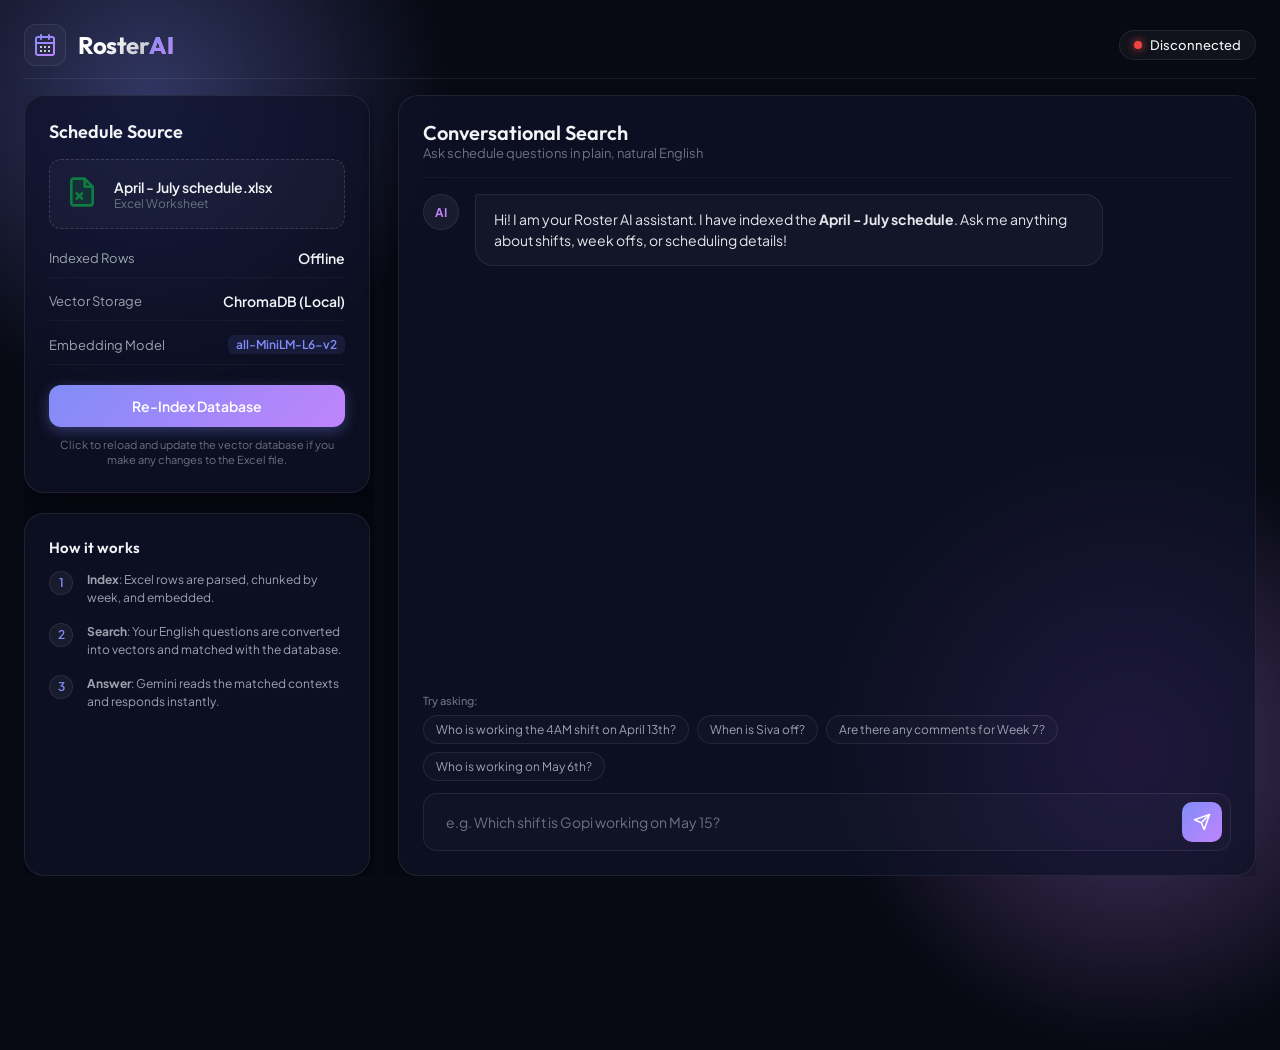
==== static/index.html @ 07646efe "Initial commit for 24/7 deployment" ====
<!DOCTYPE html>
<html lang="en">
<head>
    <meta charset="UTF-8">
    <meta name="viewport" content="width=device-width, initial-scale=1.0">
    <title>Roster AI Assistant - Schedule Intelligence</title>
    <!-- Modern Premium Typography -->
    <link rel="preconnect" href="https://fonts.googleapis.com">
    <link rel="preconnect" href="https://fonts.gstatic.com" crossorigin>
    <link href="https://fonts.googleapis.com/css2?family=Outfit:wght@300;400;500;600;700&family=Plus+Jakarta+Sans:wght@300;400;500;600;700&display=swap" rel="stylesheet">
    <link rel="stylesheet" href="styles.css">
</head>
<body>
    <div class="glow-bg"></div>
    <div class="glow-bg2"></div>

    <div class="app-container">
        <!-- App Header -->
        <header class="app-header">
            <div class="logo-container">
                <div class="logo-icon">
                    <svg width="24" height="24" viewBox="0 0 24 24" fill="none" xmlns="http://www.w3.org/2000/svg">
                        <path d="M19 4H5C3.89 4 3 4.89 3 6V20C3 21.11 3.89 22 5 22H19C20.11 22 21 21.11 21 20V6C21 4.89 20.11 4 19 4Z" stroke="url(#logoGrad)" stroke-width="2" stroke-linecap="round" stroke-linejoin="round"/>
                        <path d="M16 2V6" stroke="url(#logoGrad)" stroke-width="2" stroke-linecap="round" stroke-linejoin="round"/>
                        <path d="M8 2V6" stroke="url(#logoGrad)" stroke-width="2" stroke-linecap="round" stroke-linejoin="round"/>
                        <path d="M3 10H21" stroke="url(#logoGrad)" stroke-width="2" stroke-linecap="round" stroke-linejoin="round"/>
                        <path d="M8 14H8.01" stroke="white" stroke-width="2" stroke-linecap="round" stroke-linejoin="round"/>
                        <path d="M12 14H12.01" stroke="white" stroke-width="2" stroke-linecap="round" stroke-linejoin="round"/>
                        <path d="M16 14H16.01" stroke="white" stroke-width="2" stroke-linecap="round" stroke-linejoin="round"/>
                        <path d="M8 18H8.01" stroke="white" stroke-width="2" stroke-linecap="round" stroke-linejoin="round"/>
                        <path d="M12 18H12.01" stroke="white" stroke-width="2" stroke-linecap="round" stroke-linejoin="round"/>
                        <path d="M16 18H16.01" stroke="white" stroke-width="2" stroke-linecap="round" stroke-linejoin="round"/>
                        <defs>
                            <linearGradient id="logoGrad" x1="3" y1="2" x2="21" y2="22" gradientUnits="userSpaceOnUse">
                                <stop stop-color="#818cf8"/>
                                <stop offset="1" stop-color="#c084fc"/>
                            </linearGradient>
                        </defs>
                    </svg>
                </div>
                <h1>Roster<span>AI</span></h1>
            </div>
            
            <div class="system-badge">
                <div class="badge-dot" id="db-status-dot"></div>
                <span id="db-status-text">Connecting...</span>
            </div>
        </header>

        <!-- Main Workspace -->
        <main class="workspace">
            
            <!-- Left Panel: DB & Files Management -->
            <section class="control-panel">
                <div class="card glassmorphism">
                    <h3>Schedule Source</h3>
                    <div class="source-file-box">
                        <div class="excel-icon">
                            <svg width="32" height="32" viewBox="0 0 24 24" fill="none" xmlns="http://www.w3.org/2000/svg">
                                <path d="M14 2H6C4.89 2 4 2.9 4 4V20C4 21.1 4.89 22 6 22H18C19.11 22 20 21.1 20 20V8L14 2Z" fill="#107c41" fill-opacity="0.2" stroke="#107c41" stroke-width="2" stroke-linejoin="round"/>
                                <path d="M14 2V8H20" stroke="#107c41" stroke-width="2" stroke-linejoin="round"/>
                                <path d="M8 13L12 17M12 13L8 17" stroke="#107c41" stroke-width="2" stroke-linecap="round" stroke-linejoin="round"/>
                            </svg>
                        </div>
                        <div class="file-details">
                            <span class="file-name">April - July schedule.xlsx</span>
                            <span class="file-type">Excel Worksheet</span>
                        </div>
                    </div>

                    <div class="db-stats">
                        <div class="stat-item">
                            <label>Indexed Rows</label>
                            <span id="stat-records">--</span>
                        </div>
                        <div class="stat-item">
                            <label>Vector Storage</label>
                            <span>ChromaDB (Local)</span>
                        </div>
                        <div class="stat-item">
                            <label>Embedding Model</label>
                            <span class="model-badge">all-MiniLM-L6-v2</span>
                        </div>
                    </div>

                    <button id="btn-reindex" class="btn-primary">
                        <span id="btn-text">Re-Index Database</span>
                        <div class="spinner" id="btn-spinner"></div>
                    </button>
                    <p class="help-text">Click to reload and update the vector database if you make any changes to the Excel file.</p>
                </div>

                <div class="card glassmorphism info-card">
                    <h4>How it works</h4>
                    <ul class="steps-list">
                        <li>
                            <div class="step-num">1</div>
                            <div class="step-content"><strong>Index</strong>: Excel rows are parsed, chunked by week, and embedded.</div>
                        </li>
                        <li>
                            <div class="step-num">2</div>
                            <div class="step-content"><strong>Search</strong>: Your English questions are converted into vectors and matched with the database.</div>
                        </li>
                        <li>
                            <div class="step-num">3</div>
                            <div class="step-content"><strong>Answer</strong>: Gemini reads the matched contexts and responds instantly.</div>
                        </li>
                    </ul>
                </div>
            </section>

            <!-- Right Panel: Conversation -->
            <section class="chat-panel card glassmorphism">
                <div class="chat-header">
                    <h2>Conversational Search</h2>
                    <p>Ask schedule questions in plain, natural English</p>
                </div>

                <!-- Chat Feed -->
                <div class="chat-feed" id="chat-feed">
                    <div class="message ai-message">
                        <div class="msg-avatar">AI</div>
                        <div class="msg-bubble">
                            Hi! I am your Roster AI assistant. I have indexed the <strong>April - July schedule</strong>. Ask me anything about shifts, week offs, or scheduling details!
                        </div>
                    </div>
                </div>

                <!-- Query suggestion chips -->
                <div class="suggestions-container">
                    <span class="suggestions-title">Try asking:</span>
                    <div class="suggestions">
                        <button class="chip" onclick="useSuggestion('Who is working on the 4AM shift on April 13th?')">Who is working the 4AM shift on April 13th?</button>
                        <button class="chip" onclick="useSuggestion('When is Siva off?')">When is Siva off?</button>
                        <button class="chip" onclick="useSuggestion('Are there any comments or updates for Week 7?')">Are there any comments for Week 7?</button>
                        <button class="chip" onclick="useSuggestion('Who is working on Wednesday, May 6th?')">Who is working on May 6th?</button>
                    </div>
                </div>

                <!-- Chat Input Form -->
                <form class="chat-input-area" id="chat-form">
                    <input type="text" id="query-input" placeholder="e.g. Which shift is Gopi working on May 15?" required autocomplete="off">
                    <button type="submit" id="btn-send">
                        <svg width="18" height="18" viewBox="0 0 24 24" fill="none" xmlns="http://www.w3.org/2000/svg">
                            <path d="M22 2L11 13" stroke="currentColor" stroke-width="2" stroke-linecap="round" stroke-linejoin="round"/>
                            <path d="M22 2L15 22L11 13L2 9L22 2Z" stroke="currentColor" stroke-width="2" stroke-linecap="round" stroke-linejoin="round"/>
                        </svg>
                    </button>
                </form>
            </section>

        </main>
    </div>

    <!-- Script file -->
    <script>
        const chatFeed = document.getElementById('chat-feed');
        const chatForm = document.getElementById('chat-form');
        const queryInput = document.getElementById('query-input');
        const btnReindex = document.getElementById('btn-reindex');
        const btnSpinner = document.getElementById('btn-spinner');
        const btnText = document.getElementById('btn-text');
        
        // Fetch Database Status on Load
        async function fetchStatus() {
            try {
                const res = await fetch('/api/status');
                const data = await res.json();
                
                if (data.status === 'ready') {
                    document.getElementById('db-status-dot').className = 'badge-dot dot-online';
                    document.getElementById('db-status-text').innerText = 'Database Connected';
                    document.getElementById('stat-records').innerText = data.indexed_records;
                    
                    if (data.indexed_records === 0) {
                        showSystemNotification("Warning: Vector database is empty. Click 'Re-Index Database' to populate it.");
                    }
                } else {
                    document.getElementById('db-status-dot').className = 'badge-dot dot-offline';
                    document.getElementById('db-status-text').innerText = 'Database Error';
                    document.getElementById('stat-records').innerText = 'Error';
                }
            } catch (err) {
                console.error(err);
                document.getElementById('db-status-dot').className = 'badge-dot dot-offline';
                document.getElementById('db-status-text').innerText = 'Disconnected';
                document.getElementById('stat-records').innerText = 'Offline';
            }
        }

        // Add Message to Feed
        function addMessage(sender, content, sources = null) {
            const messageDiv = document.createElement('div');
            messageDiv.className = `message ${sender}-message`;
            
            const avatar = document.createElement('div');
            avatar.className = 'msg-avatar';
            avatar.innerText = sender === 'user' ? 'U' : 'AI';
            
            const bubble = document.createElement('div');
            bubble.className = 'msg-bubble';
            
            // Format linebreaks & bold markdown-ish text
            let formattedContent = content
                .replace(/\n/g, '<br>')
                .replace(/\*\*(.*?)\*\*/g, '<strong>$1</strong>')
                .replace(/\*(.*?)\*/g, '<em>$1</em>');
            
            bubble.innerHTML = formattedContent;
            
            messageDiv.appendChild(avatar);
            messageDiv.appendChild(bubble);
            
            // Add sources if present
            if (sources && sources.length > 0) {
                const sourcesContainer = document.createElement('div');
                sourcesContainer.className = 'sources-container';
                
                const sourcesTitle = document.createElement('div');
                sourcesTitle.className = 'sources-title';
                sourcesTitle.innerText = `Retrieved matching sources (${sources.length}):`;
                sourcesContainer.appendChild(sourcesTitle);
                
                const chipsContainer = document.createElement('div');
                chipsContainer.className = 'sources-chips';
                
                sources.forEach((src, idx) => {
                    const chip = document.createElement('div');
                    chip.className = 'source-chip';
                    chip.innerHTML = `<strong>${src.date}</strong> (${src.day}) - <em>${src.week}</em>`;
                    
                    // Add hover tooltip with the full chunk text
                    const tooltip = document.createElement('div');
                    tooltip.className = 'source-tooltip';
                    tooltip.innerText = src.text;
                    chip.appendChild(tooltip);
                    
                    chipsContainer.appendChild(chip);
                });
                
                sourcesContainer.appendChild(chipsContainer);
                bubble.appendChild(sourcesContainer);
            }
            
            chatFeed.appendChild(messageDiv);
            chatFeed.scrollTop = chatFeed.scrollHeight;
        }

        // Show system warning or message in chat
        function showSystemNotification(text) {
            const notification = document.createElement('div');
            notification.className = 'system-notification';
            notification.innerText = text;
            chatFeed.appendChild(notification);
            chatFeed.scrollTop = chatFeed.scrollHeight;
        }

        // Use Suggestion Chip
        function useSuggestion(text) {
            queryInput.value = text;
            queryInput.focus();
        }

        // Handle Query Submission
        chatForm.addEventListener('submit', async (e) => {
            e.preventDefault();
            const question = queryInput.value.strip ? queryInput.value.strip() : queryInput.value.trim();
            if (!question) return;
            
            // Add user message
            addMessage('user', question);
            queryInput.value = '';
            
            // Add AI Loading Indicator
            const loaderDiv = document.createElement('div');
            loaderDiv.className = 'message ai-message loading-message';
            loaderDiv.id = 'ai-loader';
            loaderDiv.innerHTML = `
                <div class="msg-avatar">AI</div>
                <div class="msg-bubble">
                    <div class="typing-indicator">
                        <span></span>
                        <span></span>
                        <span></span>
                    </div>
                </div>
            `;
            chatFeed.appendChild(loaderDiv);
            chatFeed.scrollTop = chatFeed.scrollHeight;
            
            try {
                const response = await fetch('/api/query', {
                    method: 'POST',
                    headers: {
                        'Content-Type': 'application/json'
                    },
                    body: JSON.stringify({ question })
                });
                
                // Remove loader
                document.getElementById('ai-loader').remove();
                
                if (response.ok) {
                    const data = await response.json();
                    addMessage('ai', data.answer, data.sources);
                } else {
                    const errData = await response.json();
                    addMessage('ai', `Sorry, I encountered an error: ${errData.detail || 'Unknown Server Error'}`);
                }
            } catch (err) {
                console.error(err);
                document.getElementById('ai-loader').remove();
                addMessage('ai', 'Error connecting to the backend. Is the server running?');
            }
        });

        // Handle Reindex Click
        btnReindex.addEventListener('click', async () => {
            btnSpinner.style.display = 'block';
            btnText.innerText = 'Indexing...';
            btnReindex.disabled = true;
            
            try {
                const response = await fetch('/api/reindex', {
                    method: 'POST'
                });
                
                if (response.ok) {
                    const data = await response.json();
                    showSystemNotification(`🎉 Database re-indexed successfully! Loaded ${data.count} entries.`);
                    fetchStatus();
                } else {
                    const errData = await response.json();
                    showSystemNotification(`❌ Ingestion failed: ${errData.detail || 'Unknown Error'}`);
                }
            } catch (err) {
                console.error(err);
                showSystemNotification('❌ Network error: Could not reach backend.');
            } finally {
                btnSpinner.style.display = 'none';
                btnText.innerText = 'Re-Index Database';
                btnReindex.disabled = false;
            }
        });

        // Initialize status polling
        fetchStatus();
        setInterval(fetchStatus, 30000);
    </script>
</body>
</html>
---- static/styles.css ----
/* Core Design Tokens */
:root {
    --bg-dark: #070913;
    --bg-card: rgba(15, 18, 36, 0.75);
    --border-color: rgba(255, 255, 255, 0.08);
    --text-primary: #f3f4f6;
    --text-secondary: #9ca3af;
    --text-muted: #6b7280;
    
    --primary: #818cf8;
    --primary-glow: rgba(129, 140, 248, 0.35);
    --secondary: #c084fc;
    --secondary-glow: rgba(192, 132, 252, 0.35);
    --accent: #22d3ee;
    
    --online: #10b981;
    --offline: #ef4444;
    
    --font-heading: 'Outfit', sans-serif;
    --font-body: 'Plus Jakarta Sans', sans-serif;
    --transition-smooth: all 0.3s cubic-bezier(0.4, 0, 0.2, 1);
}

/* Reset and Base Styles */
* {
    margin: 0;
    padding: 0;
    box-sizing: border-box;
}

body {
    background-color: var(--bg-dark);
    color: var(--text-primary);
    font-family: var(--font-body);
    height: 100vh;
    overflow: hidden;
    position: relative;
}

/* Ambient Background Glows */
.glow-bg {
    position: absolute;
    width: 600px;
    height: 600px;
    background: radial-gradient(circle, var(--primary-glow) 0%, rgba(129, 140, 248, 0) 70%);
    top: -200px;
    left: -150px;
    z-index: -1;
    pointer-events: none;
    animation: pulseGlow 12s infinite alternate;
}

.glow-bg2 {
    position: absolute;
    width: 600px;
    height: 600px;
    background: radial-gradient(circle, var(--secondary-glow) 0%, rgba(192, 132, 252, 0) 70%);
    bottom: -150px;
    right: -150px;
    z-index: -1;
    pointer-events: none;
    animation: pulseGlow 15s infinite alternate-reverse;
}

@keyframes pulseGlow {
    0% { transform: scale(1) translate(0, 0); opacity: 0.8; }
    100% { transform: scale(1.15) translate(30px, 30px); opacity: 0.5; }
}

/* App Container Layout */
.app-container {
    max-width: 1400px;
    margin: 0 auto;
    padding: 24px;
    height: 100vh;
    max-height: 100vh;
    display: flex;
    flex-direction: column;
    overflow: hidden;
}

/* Header */
.app-header {
    display: flex;
    justify-content: space-between;
    align-items: center;
    padding-bottom: 12px;
    border-bottom: 1px solid var(--border-color);
    margin-bottom: 16px;
}

.logo-container {
    display: flex;
    align-items: center;
    gap: 12px;
}

.logo-icon {
    display: flex;
    align-items: center;
    justify-content: center;
    background: rgba(255, 255, 255, 0.03);
    padding: 8px;
    border-radius: 12px;
    border: 1px solid var(--border-color);
}

.logo-container h1 {
    font-family: var(--font-heading);
    font-size: 24px;
    font-weight: 700;
    letter-spacing: -0.5px;
    background: linear-gradient(135deg, #fff 30%, var(--text-secondary) 100%);
    -webkit-background-clip: text;
    -webkit-text-fill-color: transparent;
}

.logo-container h1 span {
    background: linear-gradient(135deg, var(--primary) 0%, var(--secondary) 100%);
    -webkit-background-clip: text;
    -webkit-text-fill-color: transparent;
}

/* Badges */
.system-badge {
    display: flex;
    align-items: center;
    gap: 8px;
    background: rgba(255, 255, 255, 0.04);
    border: 1px solid var(--border-color);
    padding: 6px 14px;
    border-radius: 20px;
    font-size: 13px;
    font-weight: 500;
}

.badge-dot {
    width: 8px;
    height: 8px;
    border-radius: 50%;
}

.dot-online {
    background-color: var(--online);
    box-shadow: 0 0 8px var(--online);
}

.dot-offline {
    background-color: var(--offline);
    box-shadow: 0 0 8px var(--offline);
}

/* Glassmorphism Cards */
.glassmorphism {
    background: var(--bg-card);
    backdrop-filter: blur(16px) saturate(180%);
    -webkit-backdrop-filter: blur(16px) saturate(180%);
    border: 1px solid var(--border-color);
    border-radius: 20px;
    box-shadow: 0 8px 32px 0 rgba(0, 0, 0, 0.37);
}

/* Workspace Layout */
.workspace {
    display: grid;
    grid-template-columns: 350px 1fr;
    gap: 24px;
    flex-grow: 1;
    min-height: 0;
    overflow: hidden;
}

/* Left Panel Style */
.control-panel {
    display: flex;
    flex-direction: column;
    gap: 20px;
    height: 100%;
    overflow-y: auto;
    padding-right: 4px;
}

.control-panel .card {
    padding: 24px;
}

.control-panel h3 {
    font-family: var(--font-heading);
    font-size: 18px;
    font-weight: 600;
    margin-bottom: 16px;
    color: var(--text-primary);
}

/* Source File Box */
.source-file-box {
    display: flex;
    align-items: center;
    gap: 16px;
    background: rgba(255, 255, 255, 0.03);
    border: 1px dashed rgba(255, 255, 255, 0.15);
    padding: 16px;
    border-radius: 12px;
    margin-bottom: 20px;
}

.file-details {
    display: flex;
    flex-direction: column;
}

.file-name {
    font-size: 14px;
    font-weight: 600;
    color: var(--text-primary);
}

.file-type {
    font-size: 12px;
    color: var(--text-muted);
}

/* Database Stats list */
.db-stats {
    display: flex;
    flex-direction: column;
    gap: 14px;
    margin-bottom: 20px;
}

.stat-item {
    display: flex;
    justify-content: space-between;
    align-items: center;
    padding-bottom: 10px;
    border-bottom: 1px solid rgba(255, 255, 255, 0.04);
}

.stat-item label {
    font-size: 13px;
    color: var(--text-secondary);
}

.stat-item span {
    font-size: 14px;
    font-weight: 600;
}

.model-badge {
    background: rgba(129, 140, 248, 0.1);
    color: var(--primary);
    padding: 2px 8px;
    border-radius: 6px;
    font-size: 12px !important;
}

/* Action Buttons */
.btn-primary {
    width: 100%;
    background: linear-gradient(135deg, var(--primary) 0%, var(--secondary) 100%);
    color: #fff;
    border: none;
    padding: 12px;
    border-radius: 12px;
    font-family: var(--font-body);
    font-weight: 600;
    font-size: 14px;
    cursor: pointer;
    transition: var(--transition-smooth);
    display: flex;
    align-items: center;
    justify-content: center;
    gap: 8px;
    box-shadow: 0 4px 14px var(--primary-glow);
}

.btn-primary:hover:not(:disabled) {
    transform: translateY(-2px);
    box-shadow: 0 6px 20px var(--primary-glow);
    filter: brightness(1.1);
}

.btn-primary:active {
    transform: translateY(0);
}

.btn-primary:disabled {
    opacity: 0.6;
    cursor: not-allowed;
}

.help-text {
    font-size: 11px;
    color: var(--text-muted);
    text-align: center;
    margin-top: 10px;
    line-height: 1.4;
}

/* Steps list */
.info-card {
    flex-grow: 1;
}

.info-card h4 {
    font-family: var(--font-heading);
    font-size: 15px;
    font-weight: 600;
    margin-bottom: 14px;
}

.steps-list {
    list-style: none;
    display: flex;
    flex-direction: column;
    gap: 16px;
}

.steps-list li {
    display: flex;
    gap: 14px;
    align-items: flex-start;
}

.step-num {
    background: rgba(255, 255, 255, 0.05);
    border: 1px solid var(--border-color);
    width: 24px;
    height: 24px;
    border-radius: 50%;
    display: flex;
    align-items: center;
    justify-content: center;
    font-size: 12px;
    font-weight: 600;
    color: var(--primary);
    flex-shrink: 0;
}

.step-content {
    font-size: 12px;
    color: var(--text-secondary);
    line-height: 1.5;
}

/* Spinner */
.spinner {
    width: 18px;
    height: 18px;
    border: 2px solid rgba(255, 255, 255, 0.3);
    border-top: 2px solid #fff;
    border-radius: 50%;
    animation: spin 0.8s linear infinite;
    display: none;
}

@keyframes spin {
    0% { transform: rotate(0deg); }
    100% { transform: rotate(360deg); }
}

/* Right Panel: Chat Interface */
.chat-panel {
    display: flex;
    flex-direction: column;
    padding: 24px;
    height: 100%;
    min-height: 0;
}

.chat-header {
    border-bottom: 1px solid rgba(255, 255, 255, 0.04);
    padding-bottom: 16px;
    margin-bottom: 16px;
}

.chat-header h2 {
    font-family: var(--font-heading);
    font-size: 20px;
    font-weight: 600;
}

.chat-header p {
    font-size: 13px;
    color: var(--text-muted);
}

/* Chat Feed */
.chat-feed {
    flex-grow: 1;
    overflow-y: auto;
    padding-right: 8px;
    display: flex;
    flex-direction: column;
    gap: 20px;
    margin-bottom: 16px;
    min-height: 0;
}

/* Scrollbar styling */
.chat-feed::-webkit-scrollbar {
    width: 6px;
}

.chat-feed::-webkit-scrollbar-track {
    background: transparent;
}

.chat-feed::-webkit-scrollbar-thumb {
    background: rgba(255, 255, 255, 0.05);
    border-radius: 10px;
}

.chat-feed::-webkit-scrollbar-thumb:hover {
    background: rgba(255, 255, 255, 0.12);
}

/* Message Bubbles */
.message {
    display: flex;
    gap: 16px;
    align-items: flex-start;
    max-width: 85%;
}

.user-message {
    align-self: flex-end;
    flex-direction: row-reverse;
}

.ai-message {
    align-self: flex-start;
}

.msg-avatar {
    width: 36px;
    height: 36px;
    border-radius: 50%;
    display: flex;
    align-items: center;
    justify-content: center;
    font-size: 12px;
    font-weight: bold;
    flex-shrink: 0;
}

.user-message .msg-avatar {
    background: linear-gradient(135deg, #4f46e5 0%, #06b6d4 100%);
    color: white;
}

.ai-message .msg-avatar {
    background: rgba(255, 255, 255, 0.05);
    border: 1px solid var(--border-color);
    color: var(--secondary);
}

.msg-bubble {
    padding: 14px 18px;
    border-radius: 18px;
    font-size: 14px;
    line-height: 1.5;
}

.user-message .msg-bubble {
    background: rgba(129, 140, 248, 0.15);
    border: 1px solid rgba(129, 140, 248, 0.25);
    border-top-right-radius: 2px;
    color: var(--text-primary);
}

.ai-message .msg-bubble {
    background: rgba(255, 255, 255, 0.03);
    border: 1px solid var(--border-color);
    border-top-left-radius: 2px;
    color: #e5e7eb;
}

/* System notifications */
.system-notification {
    align-self: center;
    background: rgba(255, 255, 255, 0.03);
    border: 1px solid rgba(255, 255, 255, 0.06);
    color: var(--text-secondary);
    padding: 6px 16px;
    border-radius: 20px;
    font-size: 12px;
    max-width: 90%;
    text-align: center;
    margin: 10px 0;
}

/* Typing Loading Indicator */
.typing-indicator {
    display: flex;
    gap: 4px;
    align-items: center;
    height: 15px;
}

.typing-indicator span {
    width: 6px;
    height: 6px;
    background-color: var(--text-secondary);
    border-radius: 50%;
    display: inline-block;
    animation: bounce 1.3s infinite ease-in-out;
}

.typing-indicator span:nth-child(2) {
    animation-delay: 0.15s;
}

.typing-indicator span:nth-child(3) {
    animation-delay: 0.3s;
}

@keyframes bounce {
    0%, 60%, 100% { transform: translateY(0); }
    30% { transform: translateY(-4px); }
}

/* Sources List in Bubble */
.sources-container {
    margin-top: 14px;
    border-top: 1px solid rgba(255, 255, 255, 0.06);
    padding-top: 10px;
}

.sources-title {
    font-size: 11px;
    color: var(--text-muted);
    font-weight: 600;
    text-transform: uppercase;
    letter-spacing: 0.5px;
    margin-bottom: 6px;
}

.sources-chips {
    display: flex;
    flex-wrap: wrap;
    gap: 6px;
}

.source-chip {
    background: rgba(255, 255, 255, 0.04);
    border: 1px solid rgba(255, 255, 255, 0.08);
    border-radius: 6px;
    padding: 4px 8px;
    font-size: 11px;
    color: var(--text-secondary);
    cursor: help;
    position: relative;
    transition: var(--transition-smooth);
}

.source-chip:hover {
    background: rgba(129, 140, 248, 0.08);
    border-color: rgba(129, 140, 248, 0.2);
    color: var(--primary);
}

/* Tooltip on Hover */
.source-tooltip {
    visibility: hidden;
    position: absolute;
    bottom: calc(100% + 8px);
    left: 50%;
    transform: translateX(-50%);
    background: #0f1225;
    border: 1px solid rgba(129, 140, 248, 0.3);
    border-radius: 8px;
    padding: 10px;
    width: 250px;
    font-size: 11px;
    line-height: 1.4;
    color: var(--text-primary);
    text-align: left;
    box-shadow: 0 4px 20px rgba(0,0,0,0.5);
    z-index: 100;
    pointer-events: none;
    white-space: pre-wrap;
    opacity: 0;
    transition: opacity 0.2s ease-in-out, visibility 0.2s ease-in-out;
}

.source-chip:hover .source-tooltip {
    visibility: visible;
    opacity: 1;
}

/* Suggestions Area */
.suggestions-container {
    margin-top: auto;
    padding-bottom: 12px;
}

.suggestions-title {
    font-size: 11px;
    color: var(--text-muted);
    font-weight: 500;
    margin-bottom: 8px;
    display: block;
}

.suggestions {
    display: flex;
    gap: 8px;
    flex-wrap: wrap;
}

.chip {
    background: rgba(255, 255, 255, 0.02);
    border: 1px solid var(--border-color);
    color: var(--text-secondary);
    padding: 6px 12px;
    border-radius: 16px;
    font-size: 12px;
    font-family: var(--font-body);
    cursor: pointer;
    transition: var(--transition-smooth);
}

.chip:hover {
    background: rgba(129, 140, 248, 0.08);
    border-color: rgba(129, 140, 248, 0.3);
    color: var(--text-primary);
    transform: translateY(-1px);
}

/* Form Input Area */
.chat-input-area {
    display: flex;
    gap: 12px;
    background: rgba(255, 255, 255, 0.02);
    border: 1px solid var(--border-color);
    padding: 8px;
    border-radius: 14px;
    align-items: center;
    position: relative;
    transition: var(--transition-smooth);
}

.chat-input-area:focus-within {
    border-color: rgba(129, 140, 248, 0.5);
    box-shadow: 0 0 15px var(--primary-glow);
    background: rgba(255, 255, 255, 0.04);
}

.chat-input-area input {
    flex-grow: 1;
    background: transparent;
    border: none;
    outline: none;
    color: var(--text-primary);
    font-family: var(--font-body);
    font-size: 14px;
    padding: 10px 14px;
}

.chat-input-area input::placeholder {
    color: var(--text-muted);
}

#btn-send {
    background: linear-gradient(135deg, var(--primary) 0%, var(--secondary) 100%);
    border: none;
    color: #fff;
    width: 40px;
    height: 40px;
    border-radius: 10px;
    display: flex;
    align-items: center;
    justify-content: center;
    cursor: pointer;
    transition: var(--transition-smooth);
}

#btn-send:hover {
    transform: scale(1.05);
    filter: brightness(1.1);
    box-shadow: 0 0 10px var(--primary-glow);
}

#btn-send:active {
    transform: scale(0.95);
}

/* Responsive adjustments */
@media (max-width: 900px) {
    .workspace {
        grid-template-columns: 1fr;
        height: auto;
        overflow: visible;
    }
    
    .chat-panel {
        height: 600px;
    }
}
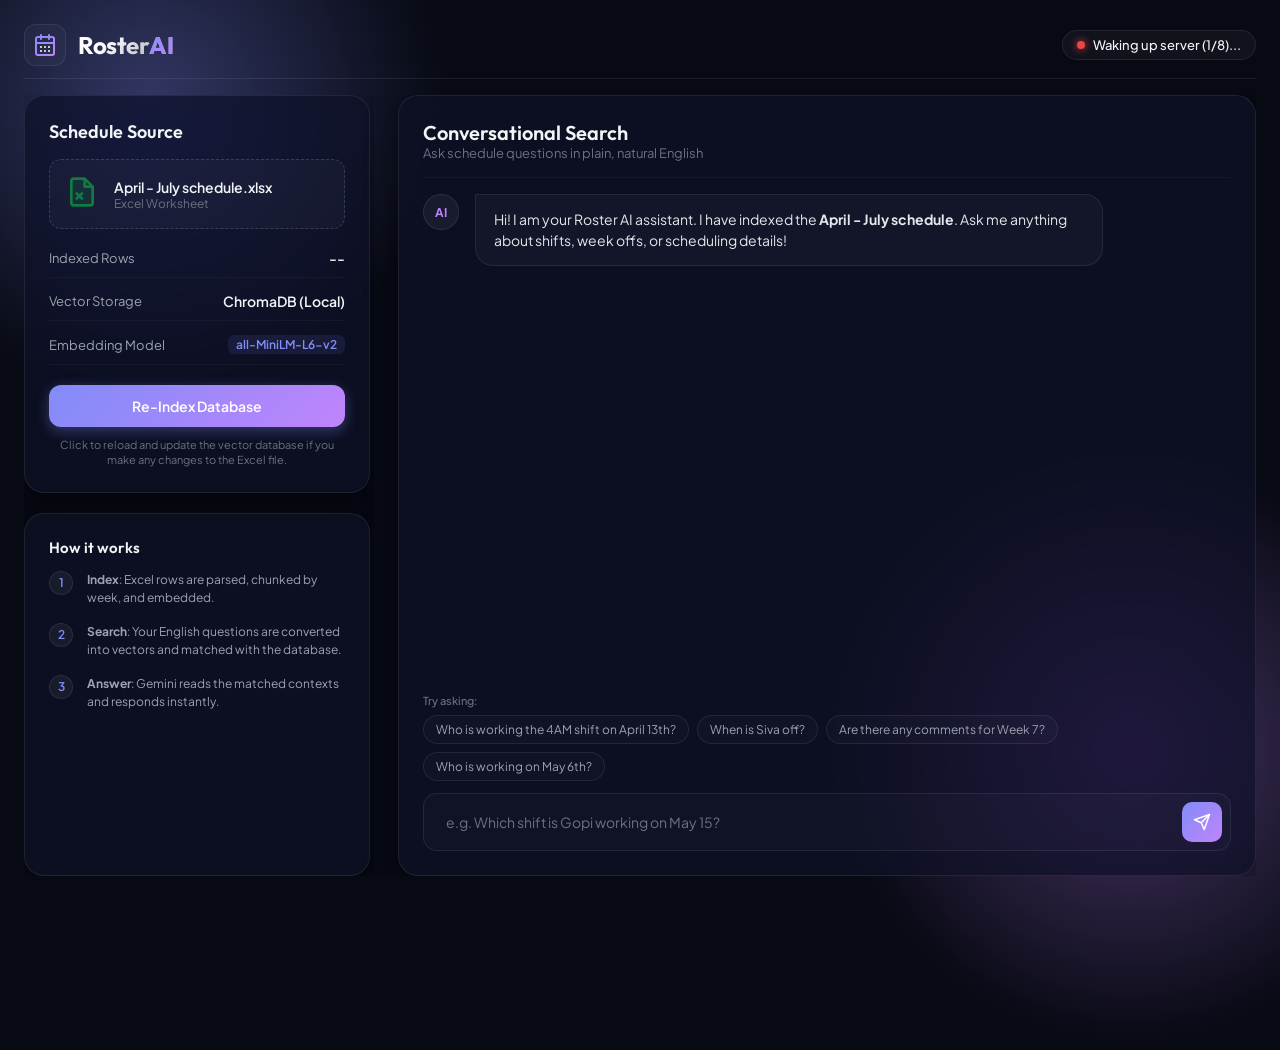
==== commit 8c887495: "Add auto-retry wake-up status handler for Render free tier" ====
--- a/static/index.html
+++ b/static/index.html
@@ -161,10 +161,11 @@
         const btnSpinner = document.getElementById('btn-spinner');
         const btnText = document.getElementById('btn-text');
         
-        // Fetch Database Status on Load
-        async function fetchStatus() {
+        // Fetch Database Status on Load with auto-retry for free tier wake-ups
+        async function fetchStatus(retryCount = 0) {
             try {
                 const res = await fetch('/api/status');
+                if (!res.ok) throw new Error("HTTP error " + res.status);
                 const data = await res.json();
                 
                 if (data.status === 'ready') {
@@ -182,9 +183,15 @@
                 }
             } catch (err) {
                 console.error(err);
-                document.getElementById('db-status-dot').className = 'badge-dot dot-offline';
-                document.getElementById('db-status-text').innerText = 'Disconnected';
-                document.getElementById('stat-records').innerText = 'Offline';
+                if (retryCount < 8) {
+                    document.getElementById('db-status-dot').className = 'badge-dot dot-offline';
+                    document.getElementById('db-status-text').innerText = `Waking up server (${retryCount + 1}/8)...`;
+                    setTimeout(() => fetchStatus(retryCount + 1), 4000);
+                } else {
+                    document.getElementById('db-status-dot').className = 'badge-dot dot-offline';
+                    document.getElementById('db-status-text').innerText = 'Disconnected';
+                    document.getElementById('stat-records').innerText = 'Offline';
+                }
             }
         }
 
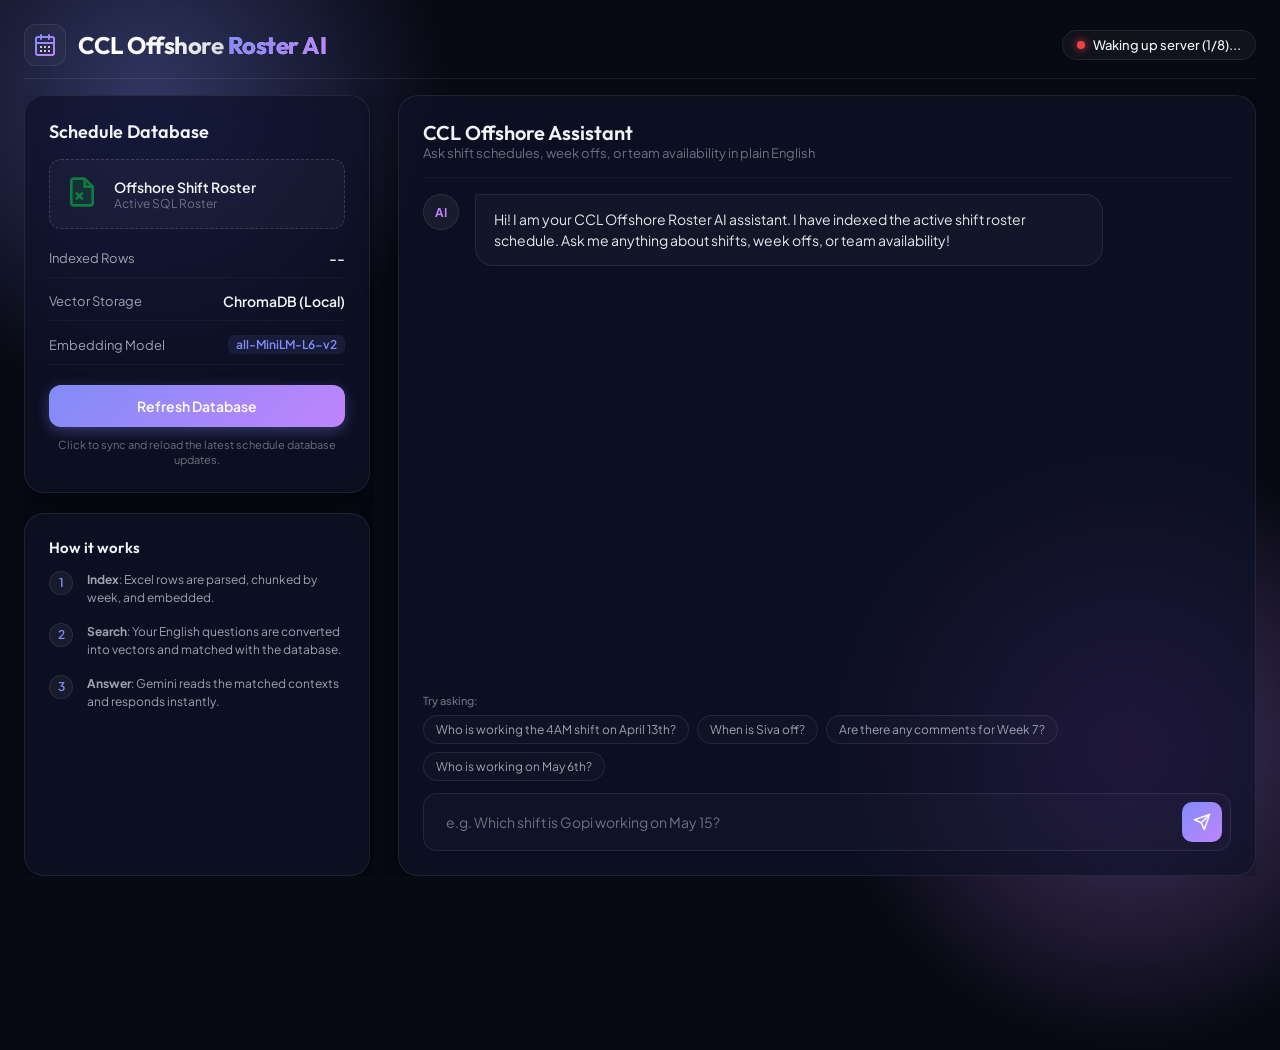
==== commit c5370881: "Update UI/UX branding to CCL Offshore Roster AI and refresh labels" ====
--- a/static/index.html
+++ b/static/index.html
@@ -3,7 +3,7 @@
 <head>
     <meta charset="UTF-8">
     <meta name="viewport" content="width=device-width, initial-scale=1.0">
-    <title>Roster AI Assistant - Schedule Intelligence</title>
+    <title>CCL Offshore Roster AI - Schedule Intelligence</title>
     <!-- Modern Premium Typography -->
     <link rel="preconnect" href="https://fonts.googleapis.com">
     <link rel="preconnect" href="https://fonts.gstatic.com" crossorigin>
@@ -38,7 +38,7 @@
                         </defs>
                     </svg>
                 </div>
-                <h1>Roster<span>AI</span></h1>
+                <h1>CCL Offshore <span>Roster AI</span></h1>
             </div>
             
             <div class="system-badge">
@@ -53,7 +53,7 @@
             <!-- Left Panel: DB & Files Management -->
             <section class="control-panel">
                 <div class="card glassmorphism">
-                    <h3>Schedule Source</h3>
+                    <h3>Schedule Database</h3>
                     <div class="source-file-box">
                         <div class="excel-icon">
                             <svg width="32" height="32" viewBox="0 0 24 24" fill="none" xmlns="http://www.w3.org/2000/svg">
@@ -63,8 +63,8 @@
                             </svg>
                         </div>
                         <div class="file-details">
-                            <span class="file-name">April - July schedule.xlsx</span>
-                            <span class="file-type">Excel Worksheet</span>
+                            <span class="file-name">Offshore Shift Roster</span>
+                            <span class="file-type">Active SQL Roster</span>
                         </div>
                     </div>
 
@@ -84,10 +84,10 @@
                     </div>
 
                     <button id="btn-reindex" class="btn-primary">
-                        <span id="btn-text">Re-Index Database</span>
+                        <span id="btn-text">Refresh Database</span>
                         <div class="spinner" id="btn-spinner"></div>
                     </button>
-                    <p class="help-text">Click to reload and update the vector database if you make any changes to the Excel file.</p>
+                    <p class="help-text">Click to sync and reload the latest schedule database updates.</p>
                 </div>
 
                 <div class="card glassmorphism info-card">
@@ -112,8 +112,8 @@
             <!-- Right Panel: Conversation -->
             <section class="chat-panel card glassmorphism">
                 <div class="chat-header">
-                    <h2>Conversational Search</h2>
-                    <p>Ask schedule questions in plain, natural English</p>
+                    <h2>CCL Offshore Assistant</h2>
+                    <p>Ask shift schedules, week offs, or team availability in plain English</p>
                 </div>
 
                 <!-- Chat Feed -->
@@ -121,7 +121,7 @@
                     <div class="message ai-message">
                         <div class="msg-avatar">AI</div>
                         <div class="msg-bubble">
-                            Hi! I am your Roster AI assistant. I have indexed the <strong>April - July schedule</strong>. Ask me anything about shifts, week offs, or scheduling details!
+                            Hi! I am your CCL Offshore Roster AI assistant. I have indexed the active shift roster schedule. Ask me anything about shifts, week offs, or team availability!
                         </div>
                     </div>
                 </div>
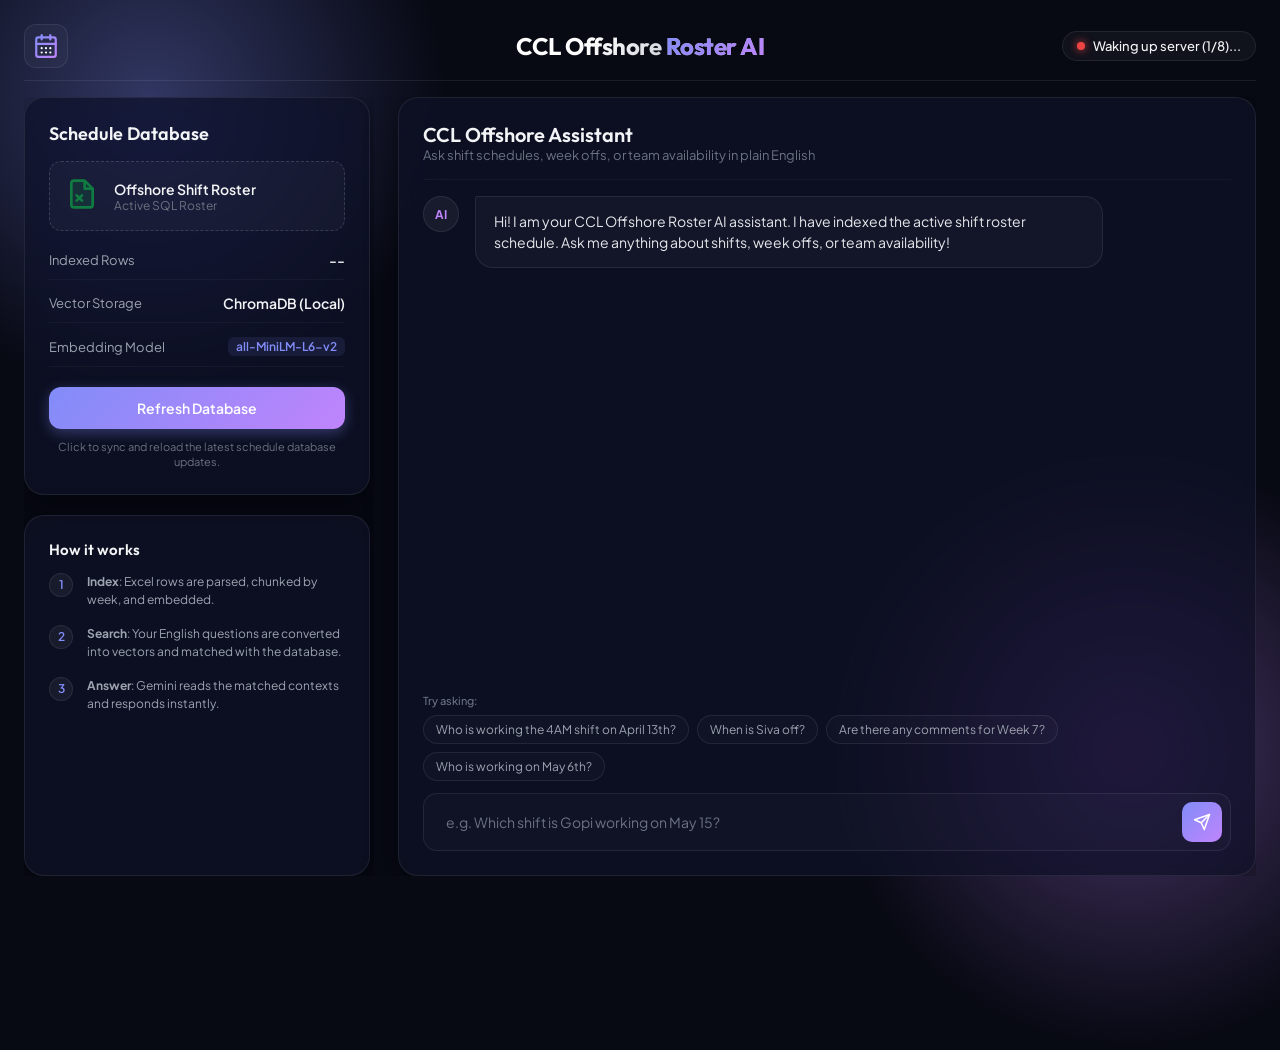
==== commit 3019092c: "Apply Step 1: Center header title CCL Offshore Roster AI and position logo on top left" ====
--- a/static/index.html
+++ b/static/index.html
@@ -19,7 +19,7 @@
         <header class="app-header">
             <div class="logo-container">
                 <div class="logo-icon">
-                    <svg width="24" height="24" viewBox="0 0 24 24" fill="none" xmlns="http://www.w3.org/2000/svg">
+                    <svg width="26" height="26" viewBox="0 0 24 24" fill="none" xmlns="http://www.w3.org/2000/svg">
                         <path d="M19 4H5C3.89 4 3 4.89 3 6V20C3 21.11 3.89 22 5 22H19C20.11 22 21 21.11 21 20V6C21 4.89 20.11 4 19 4Z" stroke="url(#logoGrad)" stroke-width="2" stroke-linecap="round" stroke-linejoin="round"/>
                         <path d="M16 2V6" stroke="url(#logoGrad)" stroke-width="2" stroke-linecap="round" stroke-linejoin="round"/>
                         <path d="M8 2V6" stroke="url(#logoGrad)" stroke-width="2" stroke-linecap="round" stroke-linejoin="round"/>
@@ -38,9 +38,12 @@
                         </defs>
                     </svg>
                 </div>
+            </div>
+            
+            <div class="header-title-center">
                 <h1>CCL Offshore <span>Roster AI</span></h1>
             </div>
-            
+
             <div class="system-badge">
                 <div class="badge-dot" id="db-status-dot"></div>
                 <span id="db-status-text">Connecting...</span>
--- a/static/styles.css
+++ b/static/styles.css
@@ -87,6 +87,7 @@
     padding-bottom: 12px;
     border-bottom: 1px solid var(--border-color);
     margin-bottom: 16px;
+    position: relative;
 }
 
 .logo-container {
@@ -105,7 +106,14 @@
     border: 1px solid var(--border-color);
 }
 
-.logo-container h1 {
+.header-title-center {
+    position: absolute;
+    left: 50%;
+    transform: translateX(-50%);
+    text-align: center;
+}
+
+.header-title-center h1 {
     font-family: var(--font-heading);
     font-size: 24px;
     font-weight: 700;
@@ -115,7 +123,7 @@
     -webkit-text-fill-color: transparent;
 }
 
-.logo-container h1 span {
+.header-title-center h1 span {
     background: linear-gradient(135deg, var(--primary) 0%, var(--secondary) 100%);
     -webkit-background-clip: text;
     -webkit-text-fill-color: transparent;
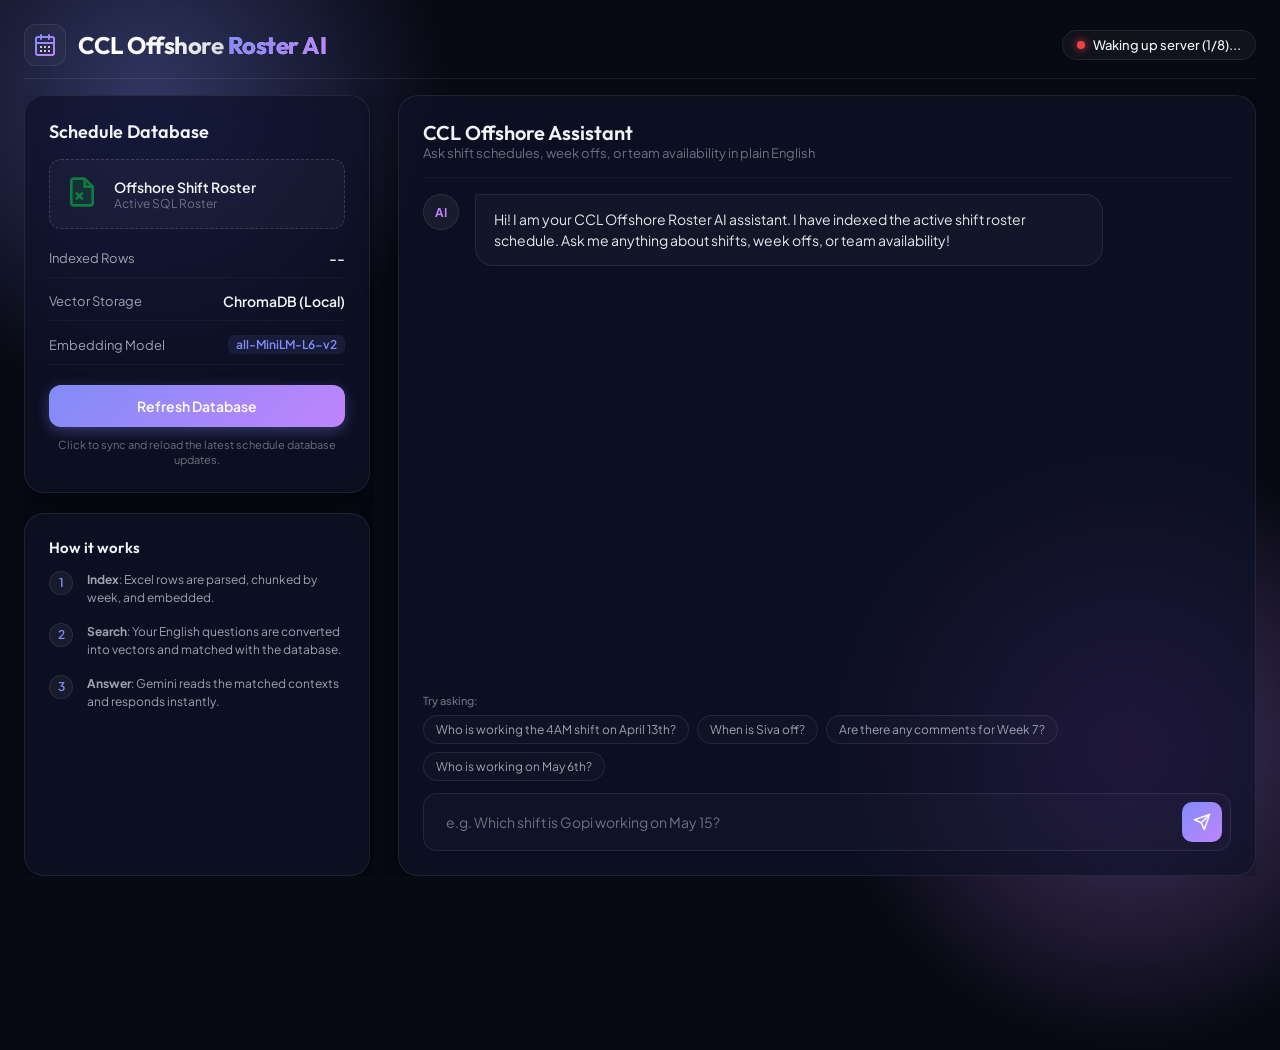
==== commit 3088bd12: "Revert "Apply Step 1: Center header title CCL Offshore Roster AI and position logo on top left" This" ====
--- a/static/index.html
+++ b/static/index.html
@@ -19,7 +19,7 @@
         <header class="app-header">
             <div class="logo-container">
                 <div class="logo-icon">
-                    <svg width="26" height="26" viewBox="0 0 24 24" fill="none" xmlns="http://www.w3.org/2000/svg">
+                    <svg width="24" height="24" viewBox="0 0 24 24" fill="none" xmlns="http://www.w3.org/2000/svg">
                         <path d="M19 4H5C3.89 4 3 4.89 3 6V20C3 21.11 3.89 22 5 22H19C20.11 22 21 21.11 21 20V6C21 4.89 20.11 4 19 4Z" stroke="url(#logoGrad)" stroke-width="2" stroke-linecap="round" stroke-linejoin="round"/>
                         <path d="M16 2V6" stroke="url(#logoGrad)" stroke-width="2" stroke-linecap="round" stroke-linejoin="round"/>
                         <path d="M8 2V6" stroke="url(#logoGrad)" stroke-width="2" stroke-linecap="round" stroke-linejoin="round"/>
@@ -38,12 +38,9 @@
                         </defs>
                     </svg>
                 </div>
-            </div>
-            
-            <div class="header-title-center">
                 <h1>CCL Offshore <span>Roster AI</span></h1>
             </div>
-
+            
             <div class="system-badge">
                 <div class="badge-dot" id="db-status-dot"></div>
                 <span id="db-status-text">Connecting...</span>
--- a/static/styles.css
+++ b/static/styles.css
@@ -87,7 +87,6 @@
     padding-bottom: 12px;
     border-bottom: 1px solid var(--border-color);
     margin-bottom: 16px;
-    position: relative;
 }
 
 .logo-container {
@@ -106,14 +105,7 @@
     border: 1px solid var(--border-color);
 }
 
-.header-title-center {
-    position: absolute;
-    left: 50%;
-    transform: translateX(-50%);
-    text-align: center;
-}
-
-.header-title-center h1 {
+.logo-container h1 {
     font-family: var(--font-heading);
     font-size: 24px;
     font-weight: 700;
@@ -123,7 +115,7 @@
     -webkit-text-fill-color: transparent;
 }
 
-.header-title-center h1 span {
+.logo-container h1 span {
     background: linear-gradient(135deg, var(--primary) 0%, var(--secondary) 100%);
     -webkit-background-clip: text;
     -webkit-text-fill-color: transparent;
